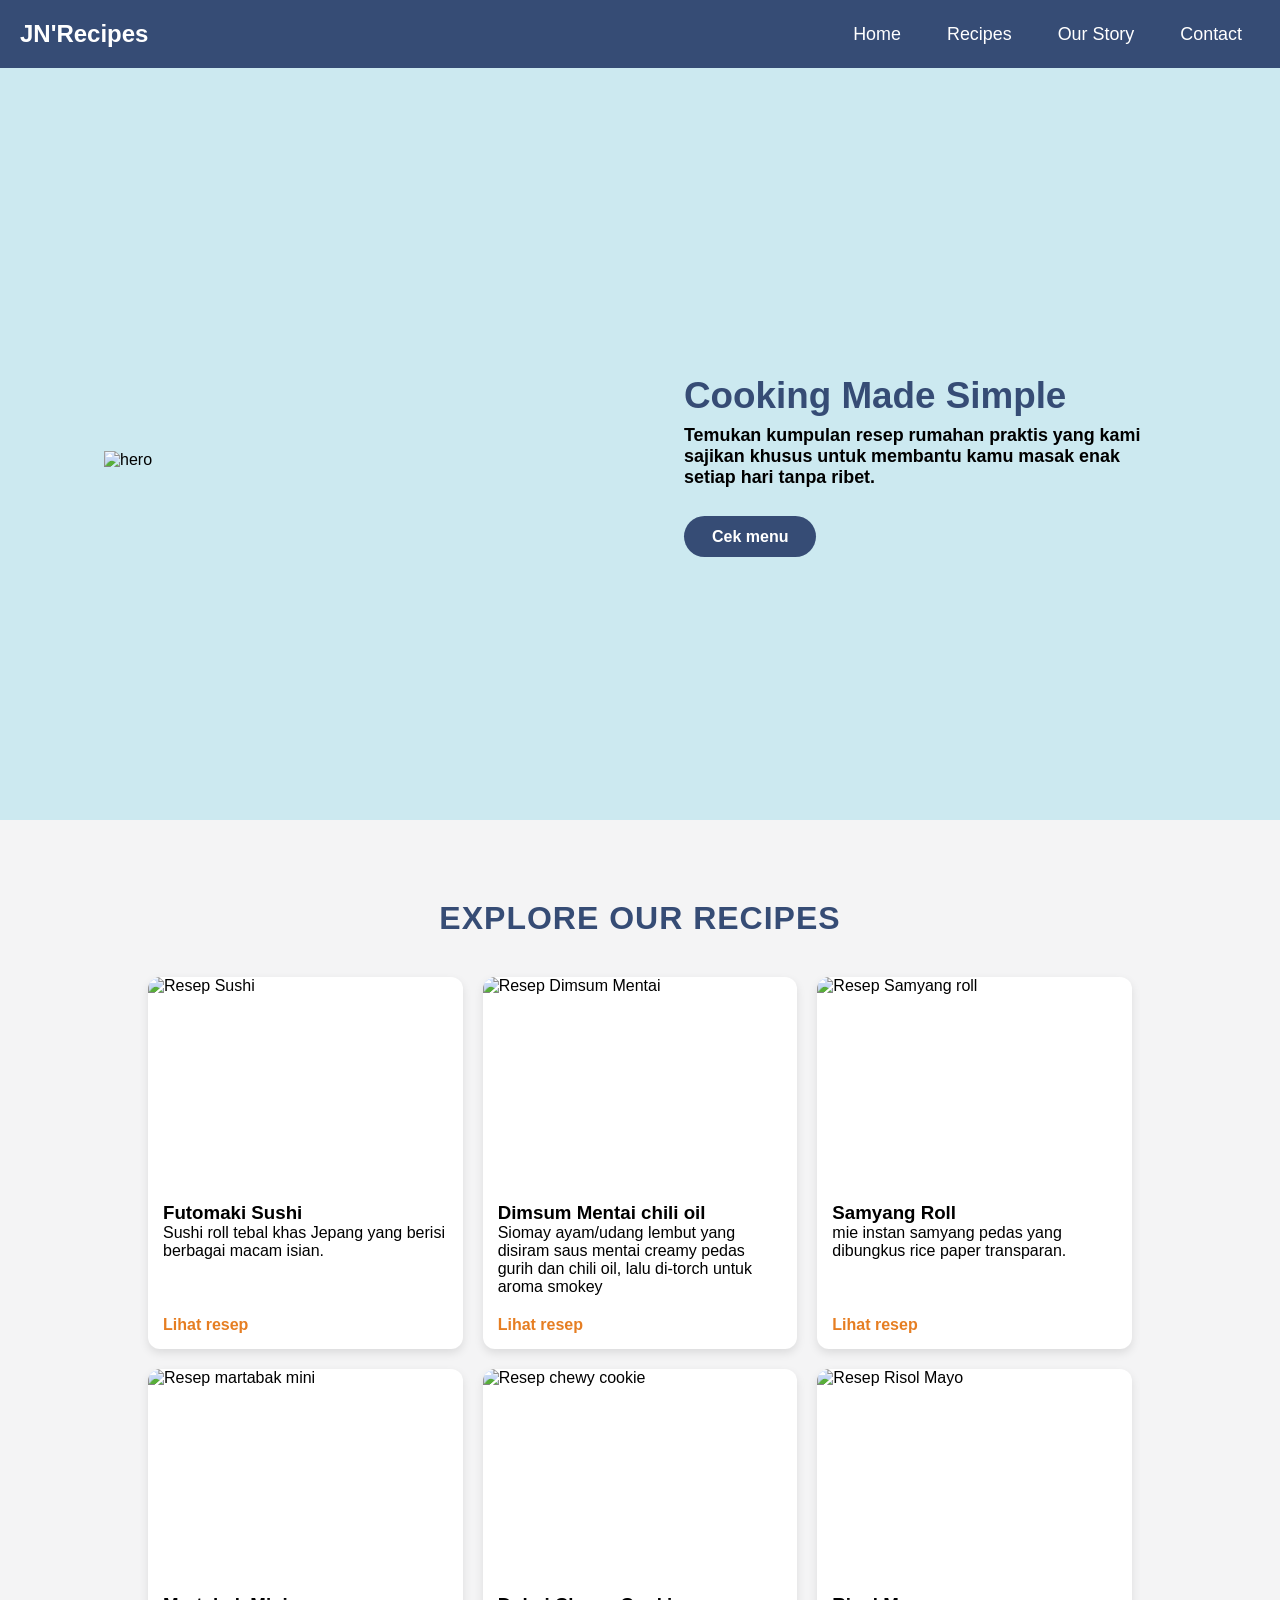
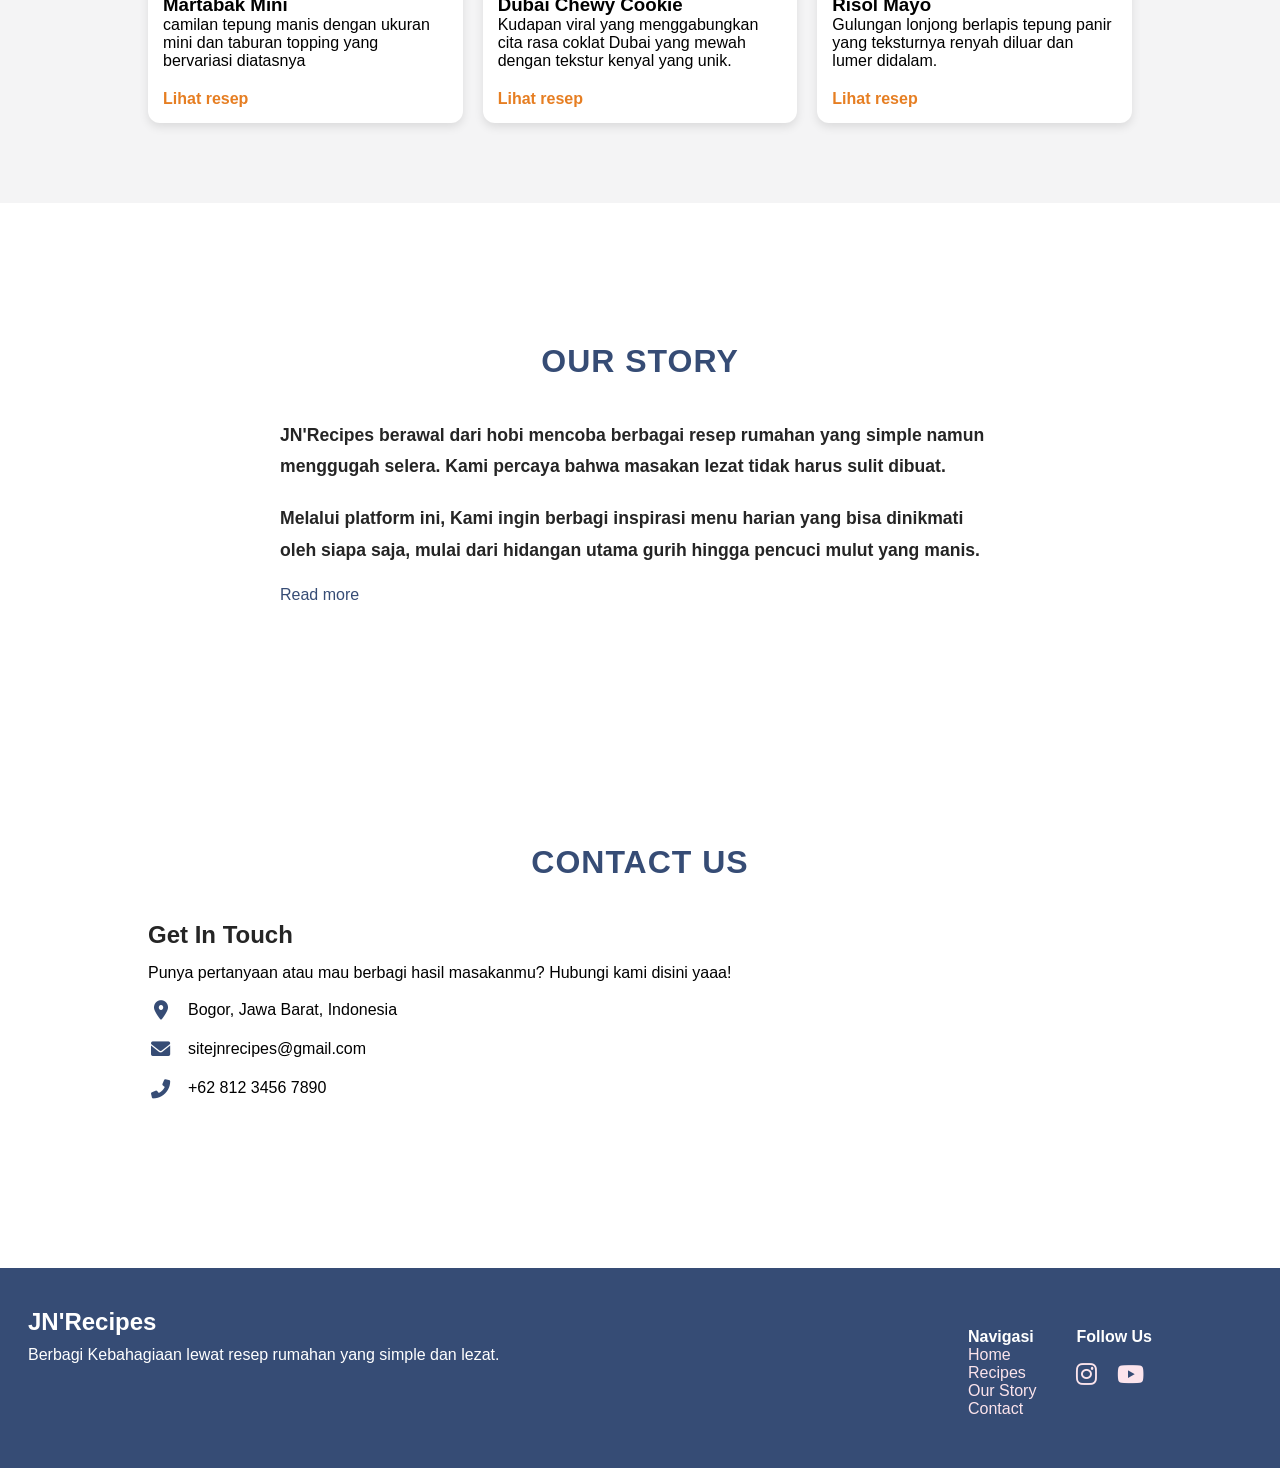
==== index.html @ 80b1c8c3 "Add files via upload" ====
<!DOCTYPE html>
<html lang="en">
<head>
    <meta charset="UTF-8">
    <meta http-equiv="X-UA-Compatible" content="IE=edge">
    <meta name="viewport" content="width=device-width, initial-scale=1.0">
    <title>Web by.Jihan & Nopiyanti</title>
    <link rel="stylesheet" href="https://cdnjs.cloudflare.com/ajax/libs/font-awesome/6.0.0/css/all.min.css">
    <link rel="stylesheet" href="style.css">
</head>
<body>
    <!-- Header / Navbar -->
    <header>
        <nav class="navbar">
            <a href="#" class="nav-logo">
                <h2 class="logo-text">JN'Recipes</h2>
            </a>
            <ul class="nav-menu">
                <li class="nav-item">
                    <a href="#home" class="nav-link">Home</a>
                </li>
                <li class="nav-item">
                    <a href="#recipes" class="nav-link">Recipes</a>
                </li>
                <li class="nav-item">
                    <a href="#our-story" class="nav-link">Our Story</a>
                </li>
                <li class="nav-item">
                    <a href="#contact" class="nav-link">Contact</a>
                </li>
            </ul>
        </nav>
    </header>
    
    <main>
        <!-- Hero section -->
        <section id="home"class="hero-section">
            <div class="section-content">
            <div class="hero-image-wrapper">
                <img src="images/hero.png" alt="hero" class="hero-image">
            </div>
                <div class="hero-details">
                    <h2 class="title"> Cooking Made Simple</h2>
                    <h3 class="subtitle">Temukan kumpulan resep rumahan praktis yang kami sajikan khusus untuk membantu kamu masak enak setiap hari tanpa ribet.</h3>
                    <div class="buttons">
                        <a href="#recipes" class="button menu">Cek menu</a>
                    </div>
                </div>
                
            </div>
        </section>
        <section id="recipes" class="recipe-section">
            <div class="section-content">
            <h2 class="section-title">Explore Our Recipes</h2>

            <div class="recipe-grid">
                <div class="recipe-card">
                    <div class="recipe-image">
                        <img src="images/sushi.jpeg" alt="Resep Sushi" class="recipe-image">
                    </div>
                    <div class="recipe-info">
                        <h3>Futomaki Sushi</h3>
                        <p>Sushi roll tebal khas Jepang yang berisi berbagai macam isian.</p>
                        <a href="futomaki-sushi.html" class="button-view">Lihat resep</a>

                    </div>
                </div>
                <div class="recipe-card">
                    <div class="recipe-image">
                        <img src="images/dimsum.jpeg" alt="Resep Dimsum Mentai" class="recipe-image">
                    </div>
                    <div class="recipe-info">
                        <h3>Dimsum Mentai chili oil</h3>
                        <p>Siomay ayam/udang lembut yang disiram saus mentai creamy pedas gurih dan chili oil, lalu di-torch untuk aroma smokey</p>
                        <a href="dimsum.html" class="button-view">Lihat resep</a>

                    </div>
                </div>
                <div class="recipe-card">
                    <div class="recipe-image">
                        <img src="images/samyangroll.jpeg" alt="Resep Samyang roll" class="recipe-image">
                    </div>
                    <div class="recipe-info">
                        <h3>Samyang Roll</h3>
                        <p>mie instan samyang pedas yang dibungkus rice paper transparan.</p>
                        <a href="samyang-roll.html" class="button-view">Lihat resep</a>

                    </div>
                </div>
                <div class="recipe-card">
                    <div class="recipe-image">
                        <img src="images/martabakmini.jpeg" alt="Resep martabak mini" class="recipe-image">
                    </div>
                    <div class="recipe-info">
                        <h3>Martabak Mini</h3>
                        <p>camilan tepung manis dengan ukuran mini dan taburan topping yang bervariasi diatasnya</p>
                        <a href="martabak-mini.html" class="button-view">Lihat resep</a>

                    </div>
                </div>
                <div class="recipe-card">
                    <div class="recipe-image">
                        <img src="images/dubaichewy.jpeg" alt="Resep chewy cookie" class="recipe-image">
                    </div>
                    <div class="recipe-info">
                        <h3>Dubai Chewy Cookie</h3>
                        <p>Kudapan viral yang menggabungkan cita rasa coklat Dubai yang mewah dengan tekstur kenyal yang unik.</p>
                        <a href="dubai-cookie.html" class="button-view">Lihat resep</a>

                    </div>
                </div>
                <div class="recipe-card">
                    <div class="recipe-image">
                        <img src="images/risolmayo.jpeg" alt="Resep Risol Mayo" class="recipe-image">
                    </div>
                    <div class="recipe-info">
                        <h3>Risol Mayo</h3>
                        <p>Gulungan lonjong berlapis tepung panir yang teksturnya renyah diluar dan lumer didalam.</p>
                        <a href="risol-mayo.html" class="button-view">Lihat resep</a>

                    </div>
                </div>
            </div>
            </div>
        </section>
        <section id="our-story" class="story-section">
            <div class="section-content">
                <div class="story-overlay">
                <h2 class="section-title">Our Story</h2>
                <p>JN'Recipes berawal dari hobi mencoba berbagai resep rumahan yang simple namun menggugah selera. Kami percaya bahwa masakan lezat tidak harus sulit dibuat.</p>
                <p>Melalui platform ini, Kami ingin berbagi inspirasi menu harian yang bisa dinikmati oleh siapa saja, mulai dari hidangan utama gurih hingga pencuci mulut yang manis.</p>
            <a href="" class="button-about">Read more</a>
            </div>
            </div>
        </section>
        <section id="contact" class="contact-section">
            <div class="section-content">
                <h2 class="section-title">Contact Us</h2>
                <div class="contact-wrapper">
                    <div class="contact-info">
                        <h3>Get In Touch</h3>
                        <p>Punya pertanyaan atau mau berbagi hasil masakanmu? Hubungi kami disini yaaa!</p>
                        <div class="info-item">
                            <i class="fas fa-map-marker-alt"></i>
                            <span>Bogor, Jawa Barat, Indonesia</span>
                        </div>
                        <div class="info-item">
                            <i class="fas fa-envelope"></i>
                            <span>sitejnrecipes@gmail.com</span>
                        </div>
                        <div class="info-item">
                            <i class="fas fa-phone-alt"></i>
                            <span>+62 812 3456 7890

                            </span>
                        </div>
                    </div>
                </div>
            </div>

        </section>
        <footer>
            <div class="footer-content">
                <div class="footer-logo">
                    <h2>JN'Recipes</h2>
                    <p>Berbagi Kebahagiaan lewat resep rumahan yang simple dan lezat.</p>
                </div>

                <div class="footer-links">
                    <h4>Navigasi</h4>
                    <ul>
                        <li><a href="#">Home</a></li>
                        <li><a href="#recipes">Recipes</a></li>
                        <li><a href="#our-story">Our Story</a></li>
                        <li><a href="#contact">Contact</a></li>
                    </ul>
                </div>

                <div class="footer-social">
                    <h4>Follow Us</h4>
                    <div class="social-icons">
                        <a href="#"><i class="fab fa-instagram"></i></a>
                        <a href="#"><i class="fab fa-youtube"></i></a>
                    </div>
                </div>
            </div>
        </footer>
    </main>

    
</body>
</html>
---- style.css ----
html {
    scroll-behavior: smooth
}

/* Importing Google fonts */
@import url('https://fonts.googleapis.com/css2?family=Miniver&family=poppins:ital,wght@0,400:0;0,500;0,600;0,700;1,400&display=swap');

* {
    margin: 0;
    padding: 0;
    box-sizing: border-box;
    font-family: "poppins" , sans-serif;
}

:root {
    /* Colors */
    --white-color: #fff;
    --dark-color: #252525;
    --primary-color: rgb(54, 76, 117);
    --seconday-color: rgba(163, 215, 228, 0.548);
    --light-pink-color: #f4f4f5;
    --light-gray-color: #ccc;

    /* font size */
    --font-size-s: 0.9rem;
    --font-size-n: 1rem;
    --font-size-m: 1.12rem;
    --font-size-l: 1.5rem;
    --font-size-xl: 2rem;
    --font-size-xxl: 2.3rem;

    /* font weight */
    --font-weight-normal: 400;
    --font-weight-medium: 500;
    --font-weight-semibold: 600;
    --font-weight-bold: 700;

    /* Border radius */
    --border-radius-s: 8px;
    --border-radius-m: 30px;
    --border-radius-circle: 50%;

    /* Site max width */
    --site-max-width: 1300px;
}

/* Styling for while site */

ul {
    list-style: none;
}

a {
    text-decoration: none;
}

button {
   cursor: pointer;
   border: none;
   background: none;
}

img {
    width: 100%;
}

.section-content {
    margin: 0 auto;
    padding: 0 20px;
    max-width: var(--site-max-width);
}


/* Navbar styling  */
header {
    position: fixed;
    top: 0;
    left: 0;
    z-index: 1000;
    background: var(--primary-color);
    justify-content: space-between;
    align-items: center;
    
}

header .navbar {
    display: flex;
    padding: 20px;
    align-items: center;
    justify-content: space-between;
}

.navbar .nav-logo .logo-text {
    color: var(--white-color);
}

.navbar .nav-menu {
    display: flex;
    list-style: none;
    gap: 20px;
}

.navbar .nav-menu .nav-link {
    padding: 10px 18px;
    color: var(--white-color);
    font-size: var(--font-size-m);
    border-radius: var(--border-radius-m);
    transition: 0.3s ease;
}

.navbar .nav-menu .nav-link:hover {
    color: var(--white-color);
    background: var(--seconday-color);
}

.hero-section {
    background: var(--seconday-color);
    padding-top: 100px;
    overflow: hidden;
}

.hero-section .section-content {
    display: flex;
    flex-direction: row;
    align-items: center;
    justify-content: center;
    width: 100%;
    max-width: 1200px;
    margin: 0 auto;
    padding: 0 5%;
    gap: 80px;
    min-height: 80vh;
}

.hero-section .hero-image-wrapper {
    flex: 0 0 500px;
    max-width: 500px;
    display: flex;
    justify-content: center;
}

.hero-section .hero-image-wrapper img {
    width: 100%;
    height: auto;

}

.hero-section .hero-details .title {
    font-size: var(--font-size-xxl);
    color: var(--primary-color);
    font-family: "Miniver" , sans-serif;
}

.hero-section .hero-details .subtitle {
    margin-top: 8px;
    margin-bottom: 40px;
    max-width: 100%;
    font-size: var(--font-size-m);
    font-weight: var(--font-weight-semibold);
}


.hero-section .hero-details .button {
    padding: 10px 26px;
    border: 2px solid transparent;
    color: var(--white-color);
    border-radius: var(--border-radius-m);
    background: var(--primary-color);
    font-weight: var(--font-weight-semibold);
    transition: 0.3s ease;
}

.hero-section .hero-details .button:hover {
    color: var(--white-color);
    border-color: var(--white-color);
    background: transparent;
}

/* Recipes styling */
.recipe-grid {
    display: grid;
    grid-template-columns: repeat(auto-fit, minmax(280px, 1fr));
    gap: 20px;
    margin-top: 30px;
}

.recipe-card {
    background: var(--white-color);
    border-radius: 12px;
    overflow: hidden;
    box-shadow: 0 4px 10px rgba(0, 0, 0, 0.1);
    display: flex;
    flex-direction: column;
    height: 100%;
}

.recipe-section {
    padding: 80px 10%;
    background-color: var(--light-pink-color);
}

.section-title {
    font-family: 'poppins', sans-serif;
    font-size: 32px;
    color: var(--primary-color);
    text-align: center;
    font-weight: 700;
    margin-bottom: 40px;
    letter-spacing: 1px;
    text-transform: uppercase;
}
.recipe-info {
    padding: 20px;
    display: flex;
    flex-direction: column;
    flex-grow: 1;
}

.recipe-info p {
    margin-bottom: 20px;
    flex-grow: 1;
}

.button-view {
    margin-top: auto;
    align-self: flex-start;
    color: #e67e22;
    font-weight: var(--font-weight-bold);
    text-decoration: none;
}

.recipe-image {
    width: 100%;
    aspect-ratio: 3 / 2;
    overflow: hidden;
}

.recipe-image img {
    width: 100%;
    height: 100%;
    object-fit: cover;
    transition: 0.3s ease;
}

.recipe-card:hover img {
    transform: scale(1.1);
}

.recipe-info {
    padding: 15px;
}

/* Our Story styling */
.story-section {
    position: relative;
    padding: 100px 0;
    background-image: linear-gradient(rgba(252, 228, 236, 0.2),rgba(252, 228, 236, 0.2)), url('images/background.jpeg');
    background-size: cover;
    background-position: center;
    background-attachment: fixed;
    display: flex;
    justify-content: center;
    align-items: center;
    padding: 100px 0;
}

.story-overlay {
    max-width: 800px;
    padding: 40px;
    background: rgba(255, 255, 255, 0.8);
    backdrop-filter: blur(5px);
    border-radius: 20px;
    margin: 0 auto;
}

.story-overlay p {
    font-family: 'poppins', sans-serif;
    color: var(--dark-color);
    line-height: 1.8;
    font-size: 1.1rem;
    margin-bottom: 20px;
    font-weight: var(--font-weight-semibold);
}

.story-overlay .button-about {
    color: var(--primary-color);
    font-weight: var(--font-weight-medium);
}

/* Contact us styling */
.contact-section {
    padding: 100px 10%;
    background-color: #ffffff;
    text-align: center;
}

.contact-wrapper {
    display: flex;
    justify-content: space-between;
    align-items: flex-start;
    text-align: left;
    gap: 50px;
    margin-top: 40px;
    flex-wrap: wrap;
}

.contact-info {
    flex: 1;
    min-width: 300px;
}

.contact-info p {
    margin-bottom: 18px;
}

.contact-info h3 {
    color: var(--dark-color);
    margin-bottom: 15px;
    font-size: 24px;

}

.info-item {
    display: flex;
    align-items: center;
    margin-bottom: 20px;
}

.info-item i {
    color: var(--primary-color);
    margin-right: 15px;
    width: 25px;
    font-size: 1.2rem;
    text-align: center;
}

.contact-form {
    flex: 1;
    min-width: 300px;
    display: flex;
    flex-direction: column;
    gap: 15px;
}

/* Footer styling */

footer {
    background-color: var(--primary-color);
    color: var(--white-color);
    padding: 60px 10% 40px;
    margin-top: 50px;
}

.footer-content {
    display: flex;
    justify-content: space-between;
    flex-wrap: wrap;
    gap: 40px;
}

.footer-logo {
    flex: 1.5;
    text-align: left;
    margin-left: -100px;
    margin-top: -20px;
}
.footer-content p {
    margin-top: 10px;
    margin-bottom: 10px;
    font-weight: var(--font-weight-medium);
}

.footer-links .footer-social {
    flex: 1;
    min-width: 150px;
}

.footer-links ul {
    list-style: none;
    padding: 0;
}
.social-icons {
    margin-bottom: 20px;
    display: flex;
    gap: 20px;
    margin-top: 15px;
}

.footer-links ul {
    margin-bottom: 10px;
}

.footer-links a {
    color: #fce4ec;
    text-decoration: none;
}

.social-icons a {
    color: #fce4ec;
    font-size: 24px;
    transition: 0.3s ease;

}

.social-icons a:hover {
    color: var(--white-color);
    transform: translateY(-5px);
}

/* Navbar recipe styling  */
header {
    position: fixed;
    width: 100%;
    z-index: 5;
    background: var(--primary-color);
}

header .navbar {
    display: flex;
    padding: 20px;
    align-items: center;
    justify-content: space-between;
}

.navbar .nav-logo .logo-text {
    color: var(--white-color);
}

.navbar .nav-menu {
    display: flex;
    gap: 10px;
}

.navbar .nav-menu .nav-link {
    padding: 10px 18px;
    color: var(--white-color);
    font-size: var(--font-size-m);
    border-radius: var(--border-radius-m);
    transition: 0.3s ease;
}

.navbar .nav-menu .nav-link:hover {
    color: var(--white-color);
    background: var(--seconday-color);
}


/* Recipe styling */
.simple-resep-container {
    max-width: 900px;
    margin: 120px auto 60px; 
    padding: 0 20px;
}

.resep-title {
    text-align: center;
    color: --primary-color;
    font-size: 36px;
    margin-bottom: 30px;
}

.resep-image img {
    width: 100%;
    border-radius: 20px;
    box-shadow: 0 10px 20px rgba(0,0,0,0.1);
    margin-bottom: 40px;
}

.resep-details {
    background: #ffffff;
    padding: 40px;
    border-radius: 20px;
    box-shadow: 0 4px 15px rgba(0,0,0,0.05);
}

.resep-details h3 {
    color: var(--primary-color);
    margin-bottom: 20px;
}

.resep-details ul, .resep-details ol {
    padding-left: 20px;
    line-height: 1.8;
    color: #333;
}

.resep-details li {
    margin-bottom: 10px;
}

hr {
    border: none;
    border-top: 2px dashed #fce4ec;
    margin: 30px 0;
}
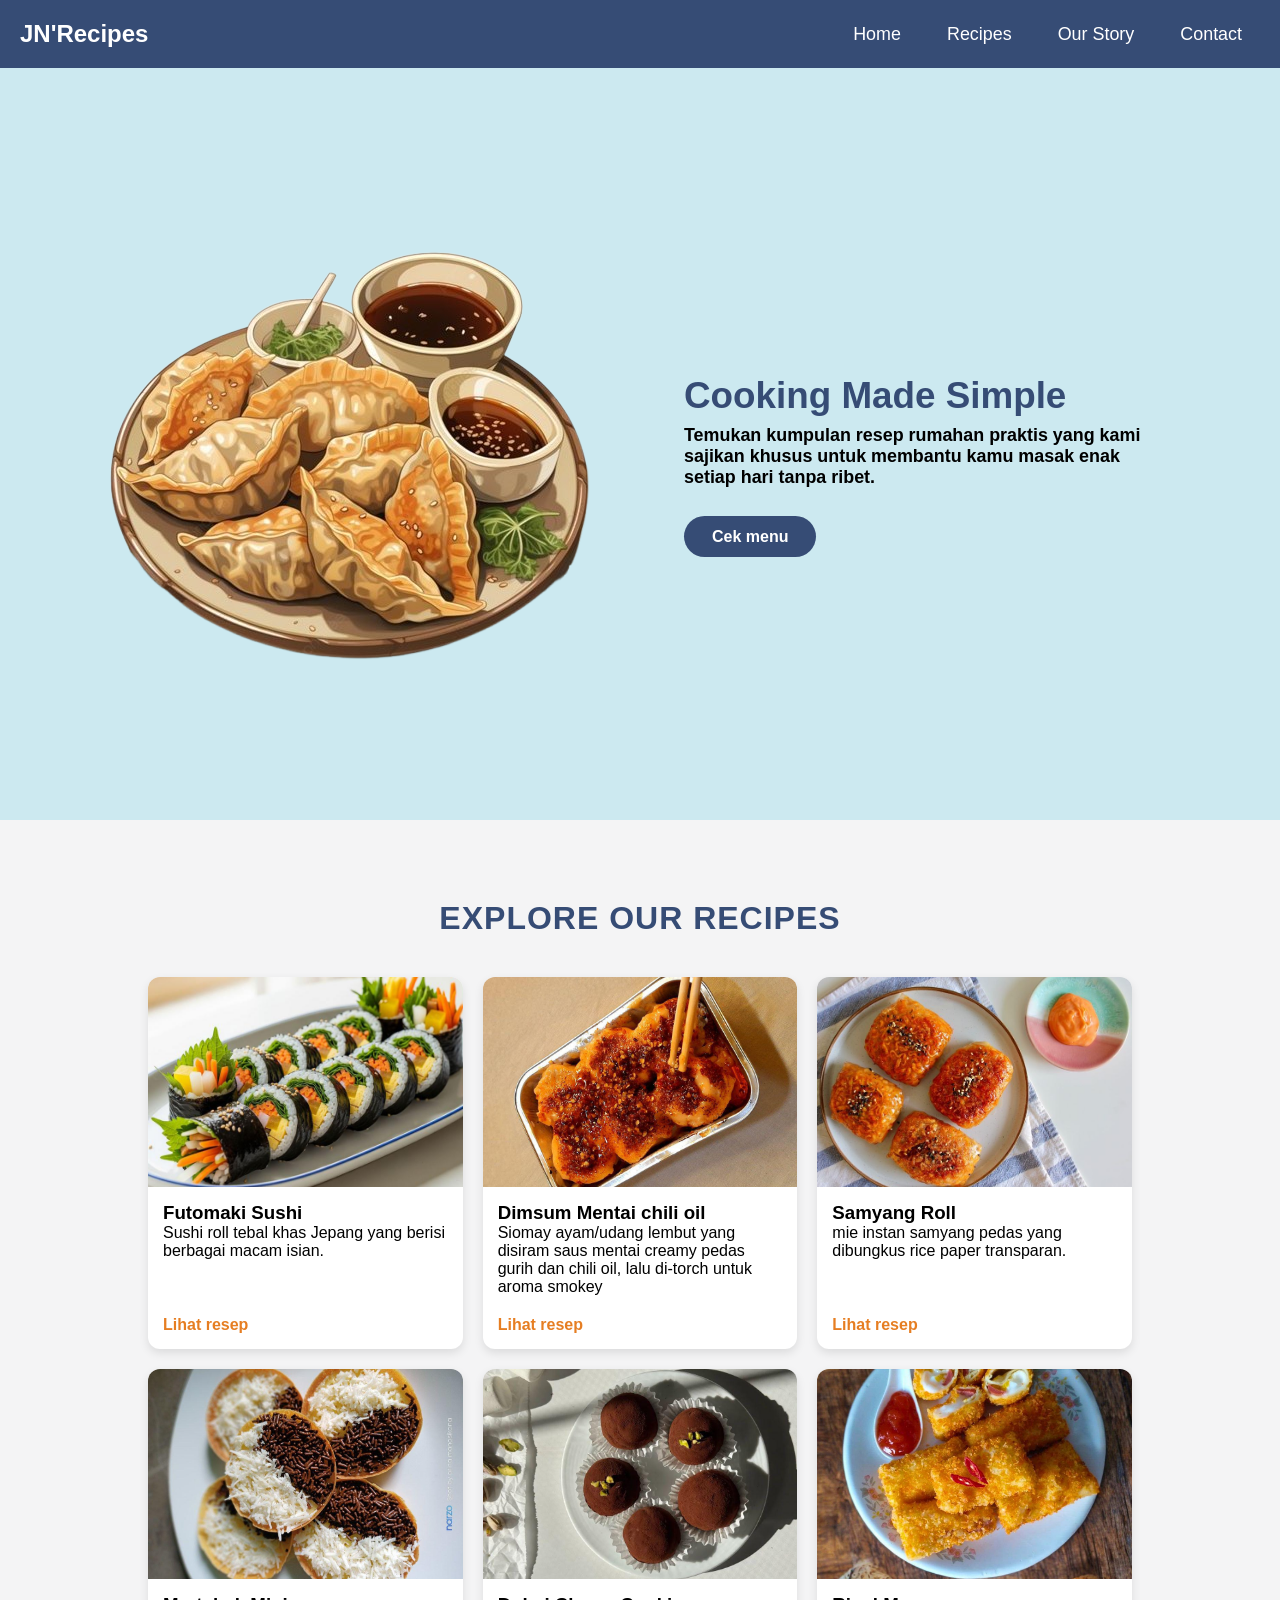
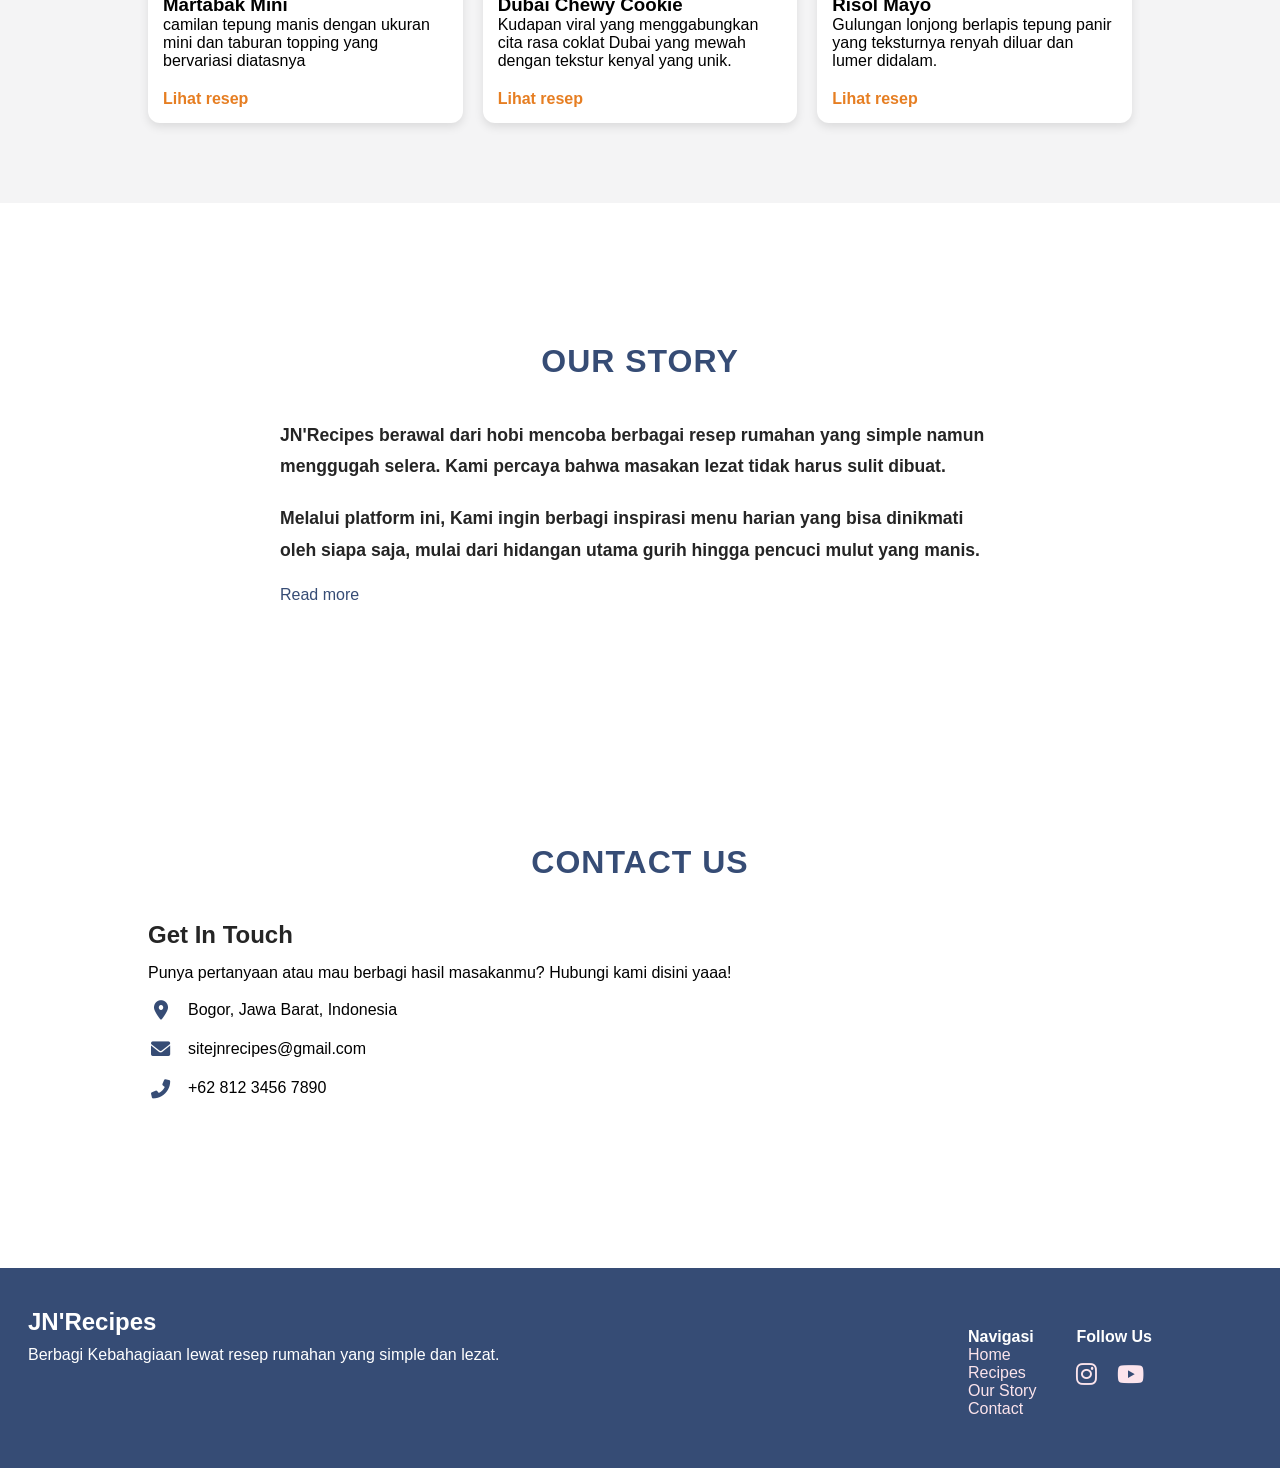
==== commit 6b831823: "Update index.html" ====
--- a/index.html
+++ b/index.html
@@ -37,7 +37,7 @@
         <section id="home"class="hero-section">
             <div class="section-content">
             <div class="hero-image-wrapper">
-                <img src="images/hero.png" alt="hero" class="hero-image">
+                <img src="hero.png" alt="hero" class="hero-image">
             </div>
                 <div class="hero-details">
                     <h2 class="title"> Cooking Made Simple</h2>
@@ -56,7 +56,7 @@
             <div class="recipe-grid">
                 <div class="recipe-card">
                     <div class="recipe-image">
-                        <img src="images/sushi.jpeg" alt="Resep Sushi" class="recipe-image">
+                        <img src="sushi.jpeg" alt="Resep Sushi" class="recipe-image">
                     </div>
                     <div class="recipe-info">
                         <h3>Futomaki Sushi</h3>
@@ -67,7 +67,7 @@
                 </div>
                 <div class="recipe-card">
                     <div class="recipe-image">
-                        <img src="images/dimsum.jpeg" alt="Resep Dimsum Mentai" class="recipe-image">
+                        <img src="dimsum.jpeg" alt="Resep Dimsum Mentai" class="recipe-image">
                     </div>
                     <div class="recipe-info">
                         <h3>Dimsum Mentai chili oil</h3>
@@ -78,7 +78,7 @@
                 </div>
                 <div class="recipe-card">
                     <div class="recipe-image">
-                        <img src="images/samyangroll.jpeg" alt="Resep Samyang roll" class="recipe-image">
+                        <img src="samyangroll.jpeg" alt="Resep Samyang roll" class="recipe-image">
                     </div>
                     <div class="recipe-info">
                         <h3>Samyang Roll</h3>
@@ -89,7 +89,7 @@
                 </div>
                 <div class="recipe-card">
                     <div class="recipe-image">
-                        <img src="images/martabakmini.jpeg" alt="Resep martabak mini" class="recipe-image">
+                        <img src="martabakmini.jpeg" alt="Resep martabak mini" class="recipe-image">
                     </div>
                     <div class="recipe-info">
                         <h3>Martabak Mini</h3>
@@ -100,7 +100,7 @@
                 </div>
                 <div class="recipe-card">
                     <div class="recipe-image">
-                        <img src="images/dubaichewy.jpeg" alt="Resep chewy cookie" class="recipe-image">
+                        <img src="dubaichewy.jpeg" alt="Resep chewy cookie" class="recipe-image">
                     </div>
                     <div class="recipe-info">
                         <h3>Dubai Chewy Cookie</h3>
@@ -111,7 +111,7 @@
                 </div>
                 <div class="recipe-card">
                     <div class="recipe-image">
-                        <img src="images/risolmayo.jpeg" alt="Resep Risol Mayo" class="recipe-image">
+                        <img src="risolmayo.jpeg" alt="Resep Risol Mayo" class="recipe-image">
                     </div>
                     <div class="recipe-info">
                         <h3>Risol Mayo</h3>
@@ -189,4 +189,4 @@
 
     
 </body>
-</html>+</html>
